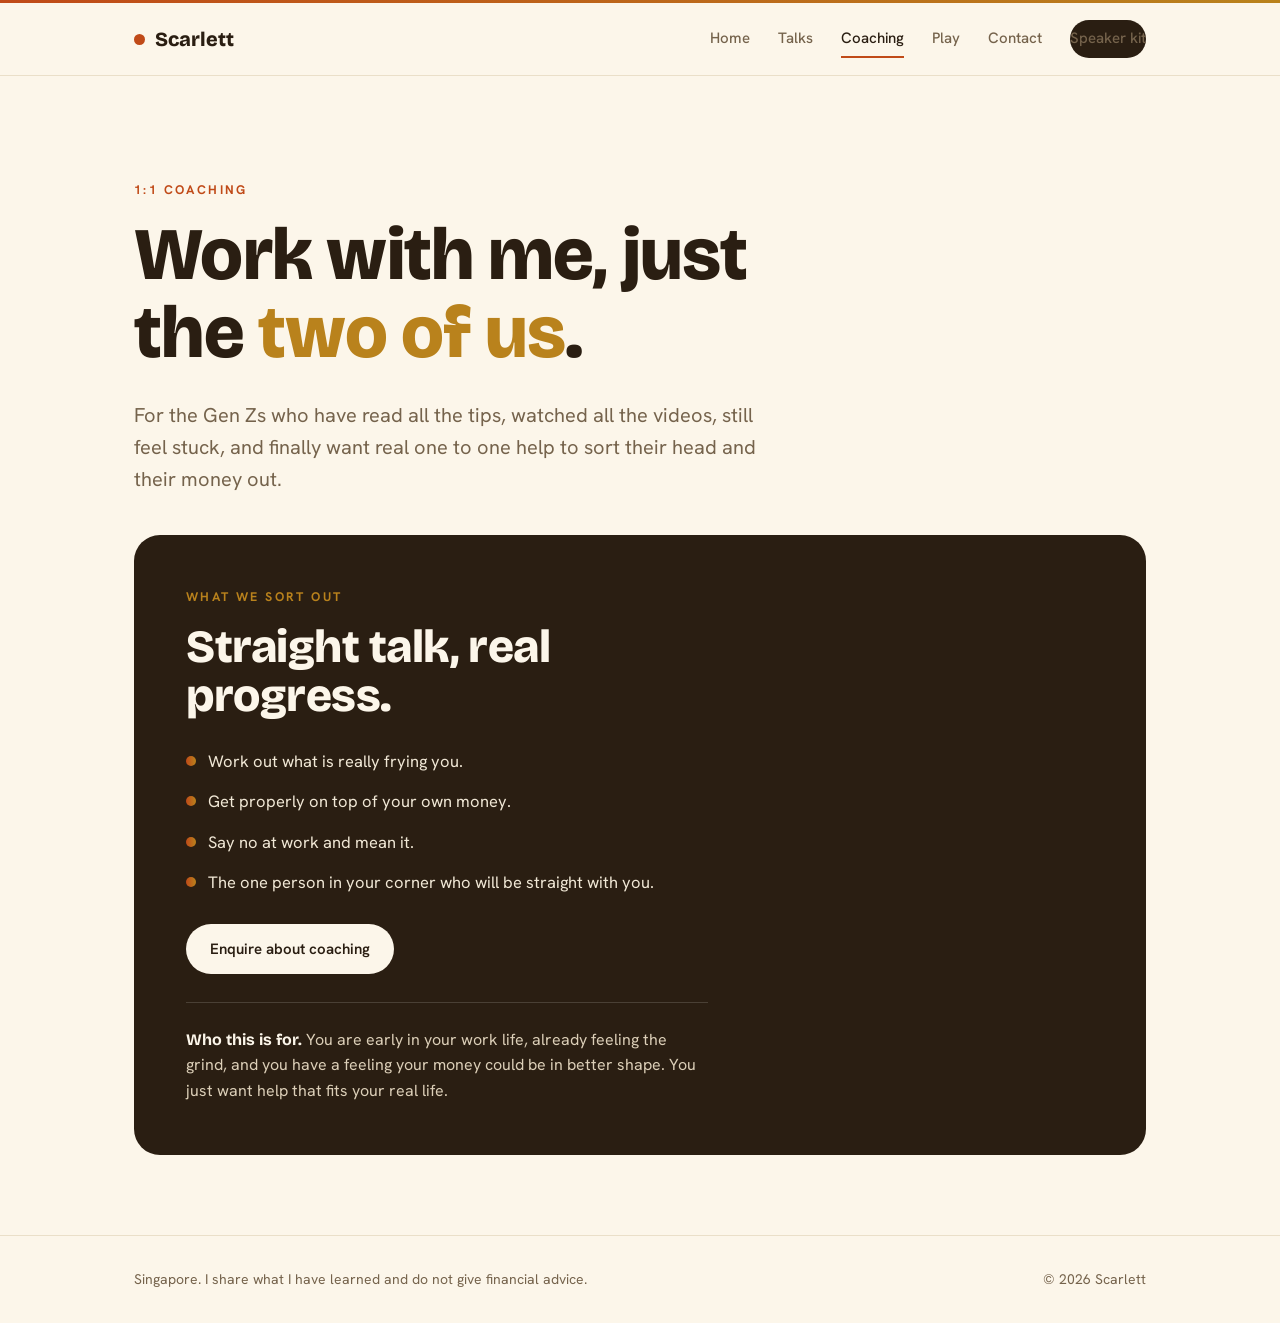
==== coaching.html @ f991a286 "Add files via upload" ====
<!DOCTYPE html>
<html lang="en">
<head>
<title>Coaching | Scarlett</title>
<meta charset="UTF-8">
<meta name="viewport" content="width=device-width, initial-scale=1.0">
<link rel="preconnect" href="https://fonts.googleapis.com">
<link rel="preconnect" href="https://fonts.gstatic.com" crossorigin>
<link href="https://fonts.googleapis.com/css2?family=Bricolage+Grotesque:opsz,wght@12..96,600;12..96,700;12..96,800&family=Hanken+Grotesk:wght@400;500;600;700&display=swap" rel="stylesheet">
<link rel="stylesheet" href="style.css">
</head>
<body>
<div class="seam"></div>
<header><div class="wrap"><nav>
  <a class="brand" href="index.html"><span class="dot"></span>Scarlett</a>
  <button class="menu-btn" id="menuBtn" aria-expanded="false" aria-controls="navlinks">Menu</button>
  <div class="navlinks" id="navlinks">
    <a href="index.html">Home</a>
    <a href="talks.html">Talks</a>
    <a href="coaching.html" aria-current="page">Coaching</a>
    <a href="play.html">Play</a>
    <a href="contact.html">Contact</a>
    <a class="btn" href="talks.html#kit">Speaker kit</a>
  </div>
</nav></div></header>
<main>
<section class="hero" style="padding-bottom:40px"><div class="wrap reveal">
  <div class="eyebrow">1:1 coaching</div>
  <h1>Work with me, just the <span class="g">two of us</span>.</h1>
  <p>For the Gen Zs who have read all the tips, watched all the videos, still feel stuck, and finally want real one to one help to sort their head and their money out.</p>
</div></section>

<section style="padding-top:0"><div class="wrap"><div class="coach reveal">
  <div class="label">What we sort out</div>
  <h2>Straight talk, real progress.</h2>
  <ul class="clist">
    <li>Work out what is really frying you.</li>
    <li>Get properly on top of your own money.</li>
    <li>Say no at work and mean it.</li>
    <li>The one person in your corner who will be straight with you.</li>
  </ul>
  <a class="btn" href="contact.html">Enquire about coaching</a>
  <div class="who"><b>Who this is for.</b> You are early in your work life, already feeling the grind, and you have a feeling your money could be in better shape. You just want help that fits your real life.</div>
</div></div></section>
</main>
<footer><div class="wrap">
  <span>Singapore. I share what I have learned and do not give financial advice.</span>
  <span>&copy; <span id="year"></span> Scarlett</span>
</div></footer>
<script src="main.js"></script>

</body>
</html>
---- style.css ----
:root{
  --cream:#fcf6ea; --paper:#fffdf8; --ink:#2a1e12; --muted:#75634c;
  --line:#eadfc9; --orange:#c04a18; --gold:#b9821c;
}
*{box-sizing:border-box;margin:0;padding:0}
html{scroll-behavior:smooth}
body{font-family:"Hanken Grotesk",ui-sans-serif,system-ui,sans-serif;background:var(--cream);color:var(--ink);line-height:1.6;-webkit-font-smoothing:antialiased}
h1,h2,h3{font-family:"Bricolage Grotesque",ui-sans-serif,system-ui,sans-serif;font-weight:800;line-height:1.05;letter-spacing:-0.01em}
.wrap{max-width:1060px;margin:0 auto;padding:0 24px}
.seam{height:3px;background:linear-gradient(90deg,var(--orange),var(--gold))}
header{position:sticky;top:0;z-index:50;background:rgba(252,246,234,.92);backdrop-filter:blur(10px);border-bottom:1px solid var(--line)}
nav{display:flex;align-items:center;justify-content:space-between;height:72px}
.brand{display:flex;align-items:center;gap:10px;font-family:"Bricolage Grotesque";font-weight:800;font-size:20px;color:var(--ink);text-decoration:none}
.dot{width:11px;height:11px;border-radius:50%;background:var(--orange)}
.navlinks{display:flex;align-items:center;gap:28px}
.navlinks a{color:var(--muted);text-decoration:none;font-size:15px;font-weight:500;padding:6px 0;border-bottom:2px solid transparent}
.navlinks a:hover{color:var(--ink)}
.navlinks a[aria-current="page"]{color:var(--ink);border-bottom-color:var(--orange)}
.btn{display:inline-block;background:var(--ink);color:var(--cream);text-decoration:none;font-weight:600;padding:13px 24px;border-radius:999px;font-size:15px;border:none;cursor:pointer;transition:opacity .2s,transform .05s}
.btn:hover{opacity:.88}.btn:active{transform:translateY(1px)}
.btn.ghost{background:transparent;color:var(--ink);border:1.5px solid var(--ink)}
.btn:focus-visible,.navlinks a:focus-visible{outline:2px solid var(--orange);outline-offset:3px}
.menu-btn{display:none;background:none;border:1.5px solid var(--ink);border-radius:999px;padding:9px 16px;font-weight:600;font-size:14px;cursor:pointer;color:var(--ink)}
@media(max-width:820px){
  .navlinks{display:none;position:absolute;top:72px;left:0;right:0;background:var(--cream);border-bottom:1px solid var(--line);flex-direction:column;align-items:flex-start;padding:18px 24px 24px;gap:16px}
  .navlinks.open{display:flex}
  .menu-btn{display:block}
}
.eyebrow,.label{color:var(--orange);font-weight:700;font-size:12.5px;letter-spacing:2.4px;text-transform:uppercase;margin-bottom:16px}
.label.gold{color:var(--gold)}
h1{font-size:clamp(42px,7.5vw,74px);max-width:15ch}
h1 .o{color:var(--orange)} h1 .g{color:var(--gold)}
h2{font-size:clamp(30px,4.5vw,46px);max-width:18ch}
.sub{color:var(--muted);font-size:17px;margin-top:16px;max-width:58ch}
section{padding:80px 0}
.hero{padding:104px 0 84px}
.hero p{font-size:clamp(17px,2.2vw,20px);color:var(--muted);max-width:58ch;margin-top:28px}
.cta{margin-top:36px;display:flex;gap:14px;flex-wrap:wrap}
.cards{display:grid;grid-template-columns:repeat(3,1fr);gap:22px;margin-top:40px}
.card{background:var(--paper);border:1px solid var(--line);border-radius:20px;padding:30px}
.card h3{font-size:21px;margin-bottom:10px}
.card p{color:var(--muted);font-size:15.5px}
.card a{color:var(--orange);font-weight:600;text-decoration:none;font-size:15px;display:inline-block;margin-top:14px}
@media(max-width:760px){.cards{grid-template-columns:1fr}}
.duo{display:grid;grid-template-columns:1fr 1fr;gap:24px;margin-top:40px}
.topic{background:var(--paper);border:1px solid var(--line);border-radius:20px;padding:36px}
.topic h3{font-size:26px;margin:10px 0 12px}
.topic p{color:var(--muted);font-size:16px}
@media(max-width:760px){.duo{grid-template-columns:1fr}}
.steps{display:grid;grid-template-columns:repeat(3,1fr);gap:24px;margin-top:40px}
.step{padding-top:20px;border-top:2px solid;border-image:linear-gradient(90deg,var(--orange),var(--gold)) 1}
.step .num{font-family:"Bricolage Grotesque";font-weight:800;font-size:32px;color:var(--gold)}
.step h3{font-size:20px;margin:8px 0}
.step p{color:var(--muted);font-size:15.5px}
@media(max-width:760px){.steps{grid-template-columns:1fr}}
.split{display:grid;grid-template-columns:0.9fr 1.1fr;gap:48px;align-items:center}
.portrait{aspect-ratio:3/4;border-radius:22px;background:linear-gradient(160deg,#f8e9d3,#f2d5a6);border:1px solid var(--line);overflow:hidden}
.portrait img{width:100%;height:100%;object-fit:cover;display:block}
.bullets{list-style:none;margin:26px 0}
.bullets li{display:flex;gap:12px;align-items:flex-start;margin-bottom:16px;font-size:16.5px}
.bullets li::before{content:"";flex:0 0 10px;width:10px;height:10px;border-radius:50%;margin-top:8px;background:var(--orange)}
.bullets li:nth-child(2)::before{background:var(--gold)}
.bullets li:nth-child(3)::before{background:var(--ink)}
@media(max-width:760px){.split{grid-template-columns:1fr;gap:30px}}
.coach{background:var(--ink);color:var(--cream);border-radius:26px;padding:52px}
.coach .label{color:var(--gold)}
.coach h2{color:var(--cream)}
.coach .sub{color:#dccfb8}
.clist{list-style:none;margin:28px 0}
.clist li{display:flex;gap:12px;align-items:flex-start;margin-bottom:14px;font-size:16.5px;color:#f1e8d6}
.clist li::before{content:"";flex:0 0 10px;width:10px;height:10px;border-radius:50%;background:linear-gradient(90deg,var(--orange),var(--gold));margin-top:8px}
.coach .btn{background:var(--cream);color:var(--ink)}
.who{margin-top:28px;padding-top:24px;border-top:1px solid rgba(255,255,255,.15);color:#dccfb8;font-size:16px;max-width:58ch}
.who b{color:var(--cream);font-family:"Bricolage Grotesque"}
@media(max-width:620px){.coach{padding:34px 24px}}
.kit{text-align:center;background:linear-gradient(160deg,#fbe9d2,#f7ddb2);border-radius:26px;padding:60px 28px}
.kit h2{margin:8px auto 0;max-width:18ch}
.kit .sub{margin:14px auto 28px}
.cinfo{display:flex;gap:64px;flex-wrap:wrap;margin-top:34px}
.cinfo .k{font-size:12px;letter-spacing:1.6px;text-transform:uppercase;color:var(--orange);font-weight:700;margin-bottom:6px}
.cinfo a,.cinfo span{color:var(--ink);text-decoration:none;font-size:17px;font-weight:600}
.cinfo .row a{margin-right:18px;border-bottom:1.5px solid var(--line)}
footer{border-top:1px solid var(--line);padding:32px 0;color:var(--muted);font-size:14px}
footer .wrap{display:flex;justify-content:space-between;flex-wrap:wrap;gap:12px}
.game{background:var(--paper);border:1px solid var(--line);border-radius:26px;padding:42px;margin-top:34px;max-width:720px}
.game .top{display:flex;justify-content:space-between;align-items:baseline;flex-wrap:wrap;gap:10px}
.game .top .q{font-family:"Bricolage Grotesque";font-weight:700;font-size:15px;color:var(--muted)}
.game .top .score{font-weight:700}
.game .bar{height:5px;background:var(--line);border-radius:999px;overflow:hidden;margin:16px 0 26px}
.game .bar span{display:block;height:100%;width:0;background:linear-gradient(90deg,var(--orange),var(--gold));transition:width .4s ease}
.statement{font-family:"Bricolage Grotesque";font-weight:700;font-size:clamp(22px,3.4vw,30px);line-height:1.25;min-height:2.2em}
.choices{display:flex;gap:14px;margin-top:26px;flex-wrap:wrap}
.choices button{flex:1;min-width:130px;font-family:"Hanken Grotesk";font-weight:700;font-size:17px;padding:16px;border-radius:14px;border:1.5px solid var(--ink);background:transparent;color:var(--ink);cursor:pointer;transition:background .15s,color .15s,opacity .15s}
.choices button:hover{background:var(--ink);color:var(--cream)}
.choices button:disabled{cursor:default;opacity:.55}
.choices button.right{background:#1f7a44;border-color:#1f7a44;color:#fff;opacity:1}
.choices button.wrong{background:var(--orange);border-color:var(--orange);color:#fff;opacity:1}
.feedback{margin-top:20px;font-size:16.5px;color:var(--muted);min-height:3em}
.feedback b{color:var(--ink);font-family:"Bricolage Grotesque"}
.game .next{margin-top:18px;display:inline-block;background:var(--ink);color:var(--cream);border:none;border-radius:999px;padding:13px 24px;font-weight:600;font-size:15px;cursor:pointer}
.game .end{text-align:center;padding:14px 0}
.game .end h3{font-size:30px;margin-bottom:8px}
.game .end p{color:var(--muted);margin-bottom:20px}
@media(max-width:560px){.game{padding:28px 22px}}
.reveal{opacity:0;transform:translateY(20px);transition:opacity .7s ease,transform .7s ease}
.reveal.in{opacity:1;transform:none}
@media(prefers-reduced-motion:reduce){.reveal{opacity:1;transform:none;transition:none}}
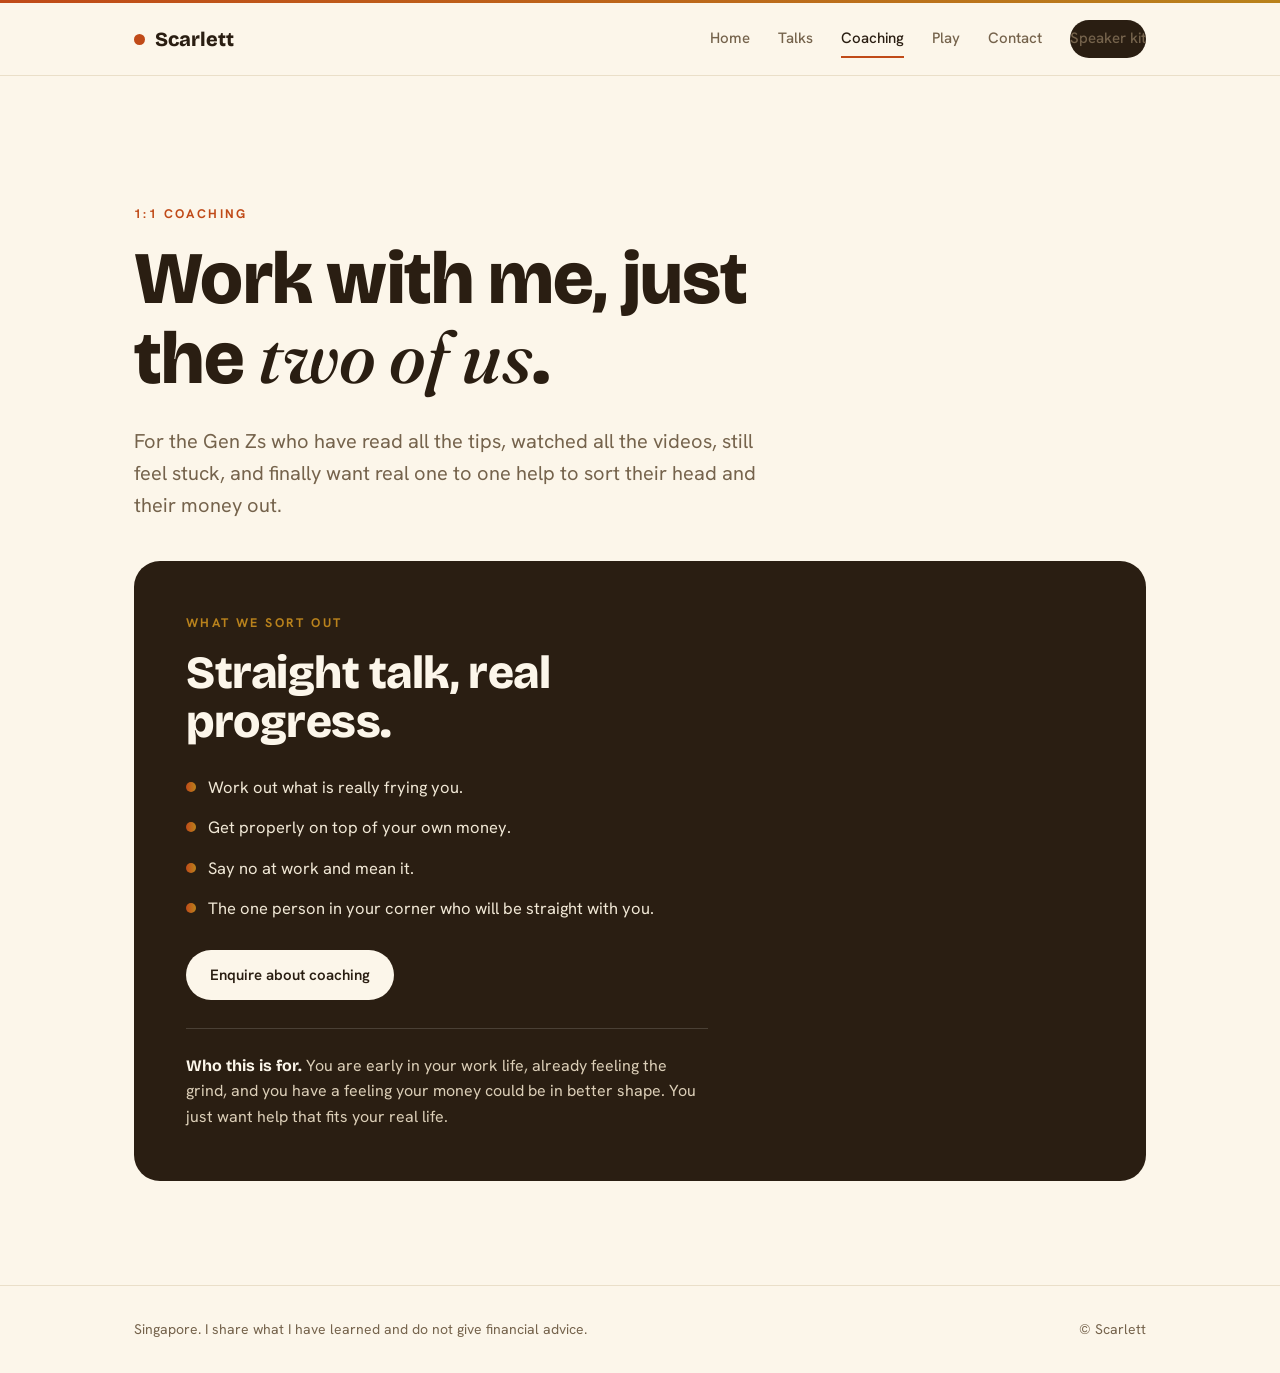
==== commit 7be5c5f3: "Add files via upload" ====
--- a/coaching.html
+++ b/coaching.html
@@ -6,7 +6,7 @@
 <meta name="viewport" content="width=device-width, initial-scale=1.0">
 <link rel="preconnect" href="https://fonts.googleapis.com">
 <link rel="preconnect" href="https://fonts.gstatic.com" crossorigin>
-<link href="https://fonts.googleapis.com/css2?family=Bricolage+Grotesque:opsz,wght@12..96,600;12..96,700;12..96,800&family=Hanken+Grotesk:wght@400;500;600;700&display=swap" rel="stylesheet">
+<link href="https://fonts.googleapis.com/css2?family=Bricolage+Grotesque:opsz,wght@12..96,600;12..96,700;12..96,800&family=Hanken+Grotesk:wght@400;500;600;700&family=Fraunces:ital,opsz,wght@1,9..144,500;1,9..144,600&display=swap" rel="stylesheet">
 <link rel="stylesheet" href="style.css">
 </head>
 <body>
--- a/style.css
+++ b/style.css
@@ -29,15 +29,16 @@
 .eyebrow,.label{color:var(--orange);font-weight:700;font-size:12.5px;letter-spacing:2.4px;text-transform:uppercase;margin-bottom:16px}
 .label.gold{color:var(--gold)}
 h1{font-size:clamp(42px,7.5vw,74px);max-width:15ch}
-h1 .o{color:var(--orange)} h1 .g{color:var(--gold)}
+h1 .o,h1 .g{font-family:"Fraunces",serif;font-style:italic;font-weight:500;letter-spacing:0}
+h1 .o{color:var(--orange)} h1 .g{color:var(--ink)}
 h2{font-size:clamp(30px,4.5vw,46px);max-width:18ch}
 .sub{color:var(--muted);font-size:17px;margin-top:16px;max-width:58ch}
-section{padding:80px 0}
-.hero{padding:104px 0 84px}
+section{padding:104px 0}
+.hero{padding:128px 0 96px}
 .hero p{font-size:clamp(17px,2.2vw,20px);color:var(--muted);max-width:58ch;margin-top:28px}
 .cta{margin-top:36px;display:flex;gap:14px;flex-wrap:wrap}
 .cards{display:grid;grid-template-columns:repeat(3,1fr);gap:22px;margin-top:40px}
-.card{background:var(--paper);border:1px solid var(--line);border-radius:20px;padding:30px}
+.card{background:var(--paper);border:1px solid var(--line);border-radius:20px;padding:36px 30px}
 .card h3{font-size:21px;margin-bottom:10px}
 .card p{color:var(--muted);font-size:15.5px}
 .card a{color:var(--orange);font-weight:600;text-decoration:none;font-size:15px;display:inline-block;margin-top:14px}
@@ -102,6 +103,7 @@
 .game .end h3{font-size:30px;margin-bottom:8px}
 .game .end p{color:var(--muted);margin-bottom:20px}
 @media(max-width:560px){.game{padding:28px 22px}}
-.reveal{opacity:0;transform:translateY(20px);transition:opacity .7s ease,transform .7s ease}
-.reveal.in{opacity:1;transform:none}
-@media(prefers-reduced-motion:reduce){.reveal{opacity:1;transform:none;transition:none}}
+.reveal{opacity:1}
+html.js-anim .reveal{opacity:0;transform:translateY(20px);transition:opacity .7s ease,transform .7s ease}
+html.js-anim .reveal.in{opacity:1;transform:none}
+@media(prefers-reduced-motion:reduce){html.js-anim .reveal{opacity:1;transform:none;transition:none}}
